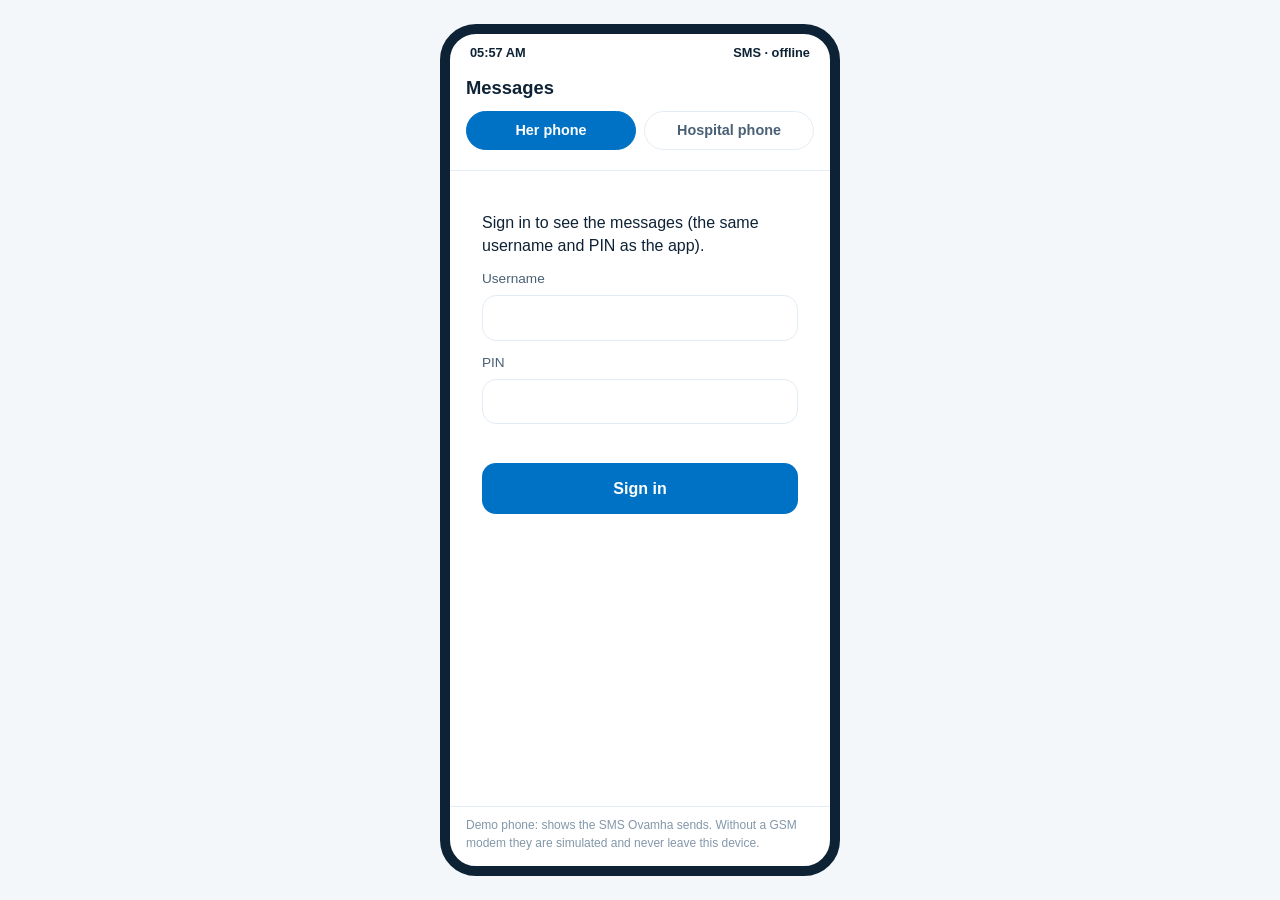
==== apps/prototype/web/phone.html @ 0dc66f68 "Reminder SMS and a demo phone to watch messages arrive - At the end of a visit without urgent referr" ====
<!doctype html>
<html lang="en">
<head>
  <meta charset="utf-8">
  <meta name="viewport" content="width=device-width, initial-scale=1, viewport-fit=cover">
  <meta name="theme-color" content="#0072C6">
  <title>Demo phone</title>
  <link rel="icon" href="data:image/svg+xml,%3Csvg xmlns='http://www.w3.org/2000/svg' viewBox='0 0 32 32'%3E%3Crect width='32' height='32' rx='9' fill='%230072C6'/%3E%3Cpath d='M16 8v16M8 16h16' stroke='white' stroke-width='4' stroke-linecap='round'/%3E%3C/svg%3E">
  <style>
    /* Demo phone: shows the SMS messages Ovamha sends (simulated or by GSM modem), as they arrive. */
    :root { --blue: #0072C6; --blue-50: #EAF4FC; --ink: #0E2235; --ink-2: #4A6075; --ink-3: #8397A9; --line: #E3ECF4; --bg: #F4F7FA; --card: #fff; --amber: #B45F06; --amber-50: #FFF4E5; --green: #12805C; --green-50: #E7F6F0; }
    * { box-sizing: border-box; }
    body { margin: 0; background: var(--bg); color: var(--ink); font: 16px/1.45 -apple-system, BlinkMacSystemFont, "Segoe UI", Roboto, sans-serif; display: flex; justify-content: center; min-height: 100vh; }
    .phone { width: 100%; max-width: 400px; background: var(--card); min-height: 100vh; display: flex; flex-direction: column; }
    @media (min-width: 520px) { body { padding: 24px 16px; } .phone { min-height: 760px; max-height: 860px; border-radius: 36px; border: 10px solid #0E2235; overflow: hidden; } }
    .status { display: flex; justify-content: space-between; padding: 10px 20px 4px; font-size: .8rem; font-weight: 600; }
    header { padding: 8px 16px 12px; border-bottom: 1px solid var(--line); }
    header h1 { font-size: 1.15rem; margin: 0 0 10px; }
    .tabs { display: flex; gap: 8px; }
    .tabs button { flex: 1; border: 1px solid var(--line); background: var(--card); border-radius: 999px; padding: 8px 10px; font: inherit; font-size: .9rem; font-weight: 600; color: var(--ink-2); cursor: pointer; }
    .tabs button.on { background: var(--blue); border-color: var(--blue); color: #fff; }
    .who { font-size: .8rem; color: var(--ink-3); margin-top: 8px; }
    main { flex: 1; overflow-y: auto; padding: 16px; display: flex; flex-direction: column; gap: 10px; }
    .day { align-self: center; font-size: .75rem; color: var(--ink-3); }
    .msg { max-width: 85%; padding: 10px 14px; border-radius: 18px; font-size: .95rem; word-break: break-word; }
    .msg.in { align-self: flex-start; background: var(--blue-50); border-bottom-left-radius: 6px; }
    .msg.out { align-self: flex-end; background: var(--blue); color: #fff; border-bottom-right-radius: 6px; }
    .msg .meta { display: block; font-size: .72rem; opacity: .7; margin-top: 4px; }
    .msg.new { animation: pop .5s ease; }
    @keyframes pop { from { transform: scale(.9); opacity: 0; } to { transform: none; opacity: 1; } }
    .badge { display: inline-block; font-size: .7rem; font-weight: 700; padding: 2px 8px; border-radius: 999px; margin-left: 6px; }
    .badge.sim { background: var(--amber-50); color: var(--amber); }
    .badge.gsm { background: var(--green-50); color: var(--green); }
    .empty { color: var(--ink-3); text-align: center; margin-top: 40px; font-size: .95rem; }
    .banner { position: fixed; top: 12px; left: 50%; transform: translateX(-50%); background: var(--ink); color: #fff; padding: 10px 16px; border-radius: 14px; font-size: .9rem; box-shadow: 0 8px 24px rgba(14,34,53,.25); display: none; max-width: 360px; }
    form { padding: 24px 16px; display: grid; gap: 12px; }
    form label { font-size: .85rem; color: var(--ink-2); display: grid; gap: 6px; }
    form input { font: inherit; padding: 12px 14px; border: 1px solid var(--line); border-radius: 14px; }
    form button { font: inherit; font-weight: 700; padding: 14px; border: 0; border-radius: 14px; background: var(--blue); color: #fff; cursor: pointer; }
    .err { color: #C62828; font-size: .9rem; min-height: 1em; }
    footer { padding: 10px 16px 14px; font-size: .75rem; color: var(--ink-3); border-top: 1px solid var(--line); }
  </style>
</head>
<body>
  <div class="phone">
    <div class="status"><span id="clock"></span><span>SMS · offline</span></div>
    <header>
      <h1>Messages</h1>
      <div class="tabs" role="tablist">
        <button class="on" data-tab="her" role="tab">Her phone</button>
        <button data-tab="hospital" role="tab">Hospital phone</button>
      </div>
      <div class="who" id="who"></div>
    </header>
    <main id="list"></main>
    <footer>Demo phone: shows the SMS Ovamha sends. Without a GSM modem they are simulated and never leave this device.</footer>
  </div>
  <div class="banner" id="banner"></div>
  <script>
    const esc = (s) => String(s ?? "").replace(/[&<>"']/g, (c) => ({ "&": "&amp;", "<": "&lt;", ">": "&gt;", '"': "&quot;", "'": "&#39;" }[c]));
    let token = null, tab = "her", seen = null, data = { messages: [], hospital: "" };
    try { token = (JSON.parse(localStorage.getItem("ovamha") || sessionStorage.getItem("ovamha")) || {}).token || null; } catch { /* storage blocked */ }
    try { token = token || sessionStorage.getItem("ovamha-phone"); } catch { /* storage blocked */ }

    function clock() { document.getElementById("clock").textContent = new Date().toLocaleTimeString([], { hour: "2-digit", minute: "2-digit" }); }
    setInterval(clock, 10000); clock();

    function signIn(msg = "") {
      document.getElementById("list").innerHTML = `<form id="f"><div>Sign in to see the messages (the same username and PIN as the app).</div>
        <label>Username<input id="u" autocomplete="username" required></label>
        <label>PIN<input id="p" type="password" inputmode="numeric" autocomplete="current-password" required></label>
        <div class="err">${esc(msg)}</div><button>Sign in</button></form>`;
      document.getElementById("f").onsubmit = async (e) => {
        e.preventDefault();
        const r = await fetch("/api/login", { method: "POST", headers: { "Content-Type": "application/json" },
          body: JSON.stringify({ username: document.getElementById("u").value, pin: document.getElementById("p").value }) });
        if (!r.ok) return signIn((await r.json()).detail || "Could not sign in.");
        token = (await r.json()).token;
        try { sessionStorage.setItem("ovamha-phone", token); } catch { /* fine */ }
        poll();
      };
    }

    function render() {
      const hosp = data.hospital;
      const mine = data.messages.filter((m) => tab === "hospital" ? m.number === hosp : m.number !== hosp);
      document.getElementById("who").textContent = tab === "hospital" ? `Referral hospital ${hosp}` : `The woman's phone${mine[0] ? " " + mine[mine.length - 1].number : ""}`;
      const list = document.getElementById("list");
      if (!mine.length) {
        list.innerHTML = `<div class="empty">${tab === "hospital" ? "No referral messages yet. They arrive when a worker refers urgently." : "No reminders yet. One arrives when a visit ends and she agreed to SMS reminders."}</div>`;
        return;
      }
      list.innerHTML = mine.map((m) => {
        const t = new Date(m.at), dir = m.direction === "out" ? "in" : "out";  // Ovamha's "out" is this phone's "in"
        const ch = m.channel === "SIMULATED" ? `<span class="badge sim">Simulated</span>` : `<span class="badge gsm">GSM</span>`;
        const isNew = seen && !seen.has(m.at + m.text);
        return `<div class="msg ${dir} ${isNew ? "new" : ""}">${dir === "in" ? "<b>OVAMHA</b><br>" : ""}${esc(m.text)}
          <span class="meta">${t.toLocaleDateString([], { day: "numeric", month: "short" })} ${t.toLocaleTimeString([], { hour: "2-digit", minute: "2-digit" })}${ch}</span></div>`;
      }).join("");
      list.scrollTop = list.scrollHeight;
    }

    async function poll() {
      if (!token) return signIn();
      const r = await fetch("/api/sms/log", { headers: { Authorization: "Bearer " + token } }).catch(() => null);
      if (!r) return setTimeout(poll, 3000);
      if (r.status === 401) { token = null; try { sessionStorage.removeItem("ovamha-phone"); } catch { /* fine */ } return signIn("Please sign in again."); }
      data = await r.json();
      const keys = new Set(data.messages.map((m) => m.at + m.text));
      const fresh = seen ? data.messages.filter((m) => !seen.has(m.at + m.text) && m.direction === "out") : [];
      if (fresh.length) {
        const m = fresh[fresh.length - 1], to = m.number === data.hospital ? "hospital" : "her";
        tab = to; document.querySelectorAll("[data-tab]").forEach((b) => b.classList.toggle("on", b.dataset.tab === tab));
        const b = document.getElementById("banner");
        b.textContent = `New SMS to ${to === "hospital" ? "the hospital" : "her phone"}: ${m.text.slice(0, 60)}…`;
        b.style.display = "block"; setTimeout(() => { b.style.display = "none"; }, 4000);
        if (navigator.vibrate) navigator.vibrate(200);
      }
      render();
      seen = keys;
      setTimeout(poll, 3000);
    }
    document.querySelectorAll("[data-tab]").forEach((b) => b.onclick = () => {
      tab = b.dataset.tab; document.querySelectorAll("[data-tab]").forEach((x) => x.classList.toggle("on", x === b)); render();
    });
    poll();
  </script>
</body>
</html>
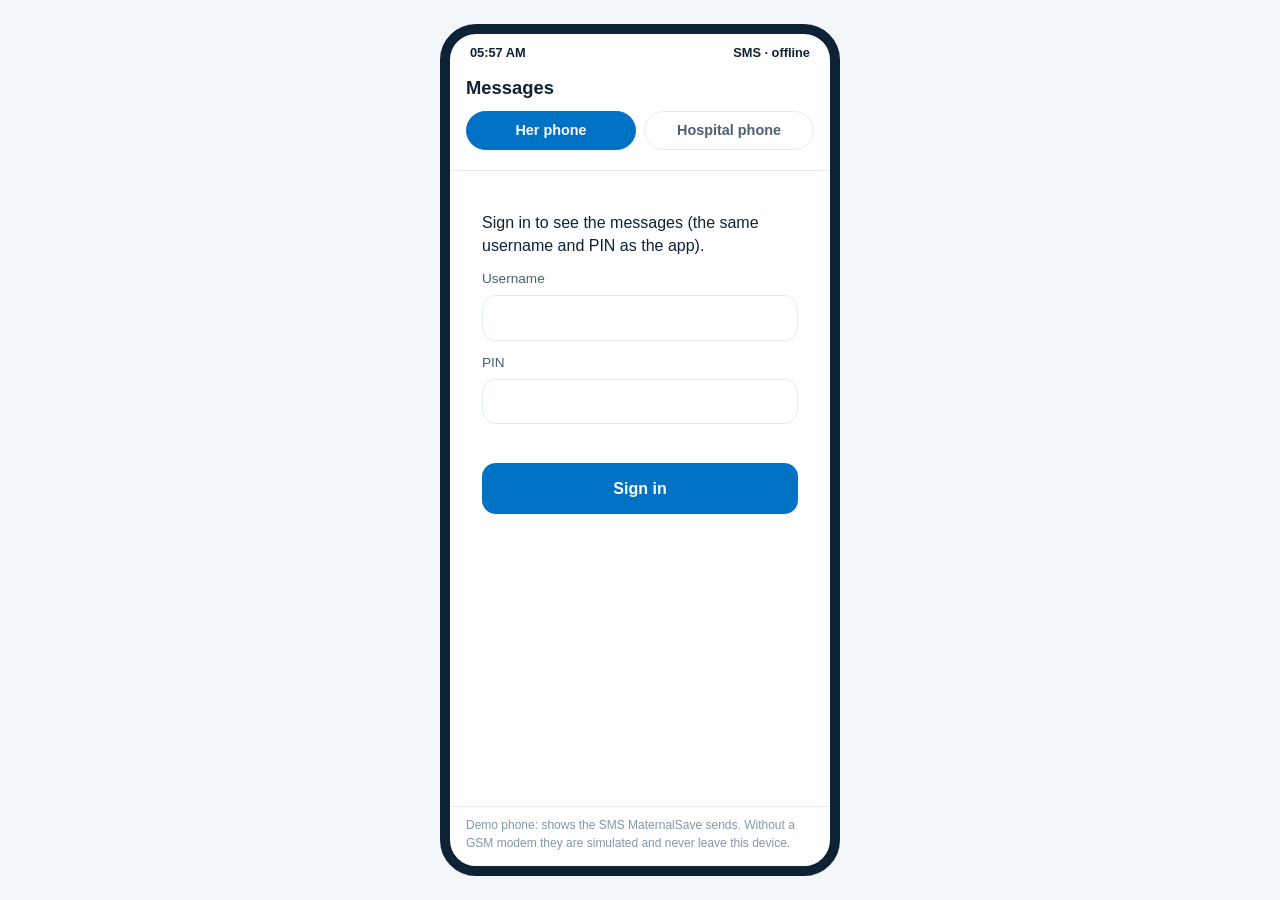
==== commit 3047b414: "Merge remote-tracking branch 'origin/yoruba-asr' into merge-yoruba-asr # Conflicts: #	apps/prototype" ====
--- a/apps/prototype/web/phone.html
+++ b/apps/prototype/web/phone.html
@@ -53,7 +53,7 @@
       <div class="who" id="who"></div>
     </header>
     <main id="list"></main>
-    <footer>Demo phone: shows the SMS Ovamha sends. Without a GSM modem they are simulated and never leave this device.</footer>
+    <footer>Demo phone: shows the SMS MaternalSave sends. Without a GSM modem they are simulated and never leave this device.</footer>
   </div>
   <div class="banner" id="banner"></div>
   <script>
@@ -92,7 +92,7 @@
       }
       list.innerHTML = mine.map((m) => {
         const t = new Date(m.at), dir = m.direction === "out" ? "in" : "out";  // Ovamha's "out" is this phone's "in"
-        const ch = m.channel === "SIMULATED" ? `<span class="badge sim">Simulated</span>` : `<span class="badge gsm">GSM</span>`;
+        const ch = m.channel === "SIMULATED" ? `<span class="badge sim">Simulated</span>` : `<span class="badge gsm">${m.channel === "android-emulator" ? "Android emulator" : "GSM"}</span>`;
         const isNew = seen && !seen.has(m.at + m.text);
         return `<div class="msg ${dir} ${isNew ? "new" : ""}">${dir === "in" ? "<b>OVAMHA</b><br>" : ""}${esc(m.text)}
           <span class="meta">${t.toLocaleDateString([], { day: "numeric", month: "short" })} ${t.toLocaleTimeString([], { hour: "2-digit", minute: "2-digit" })}${ch}</span></div>`;
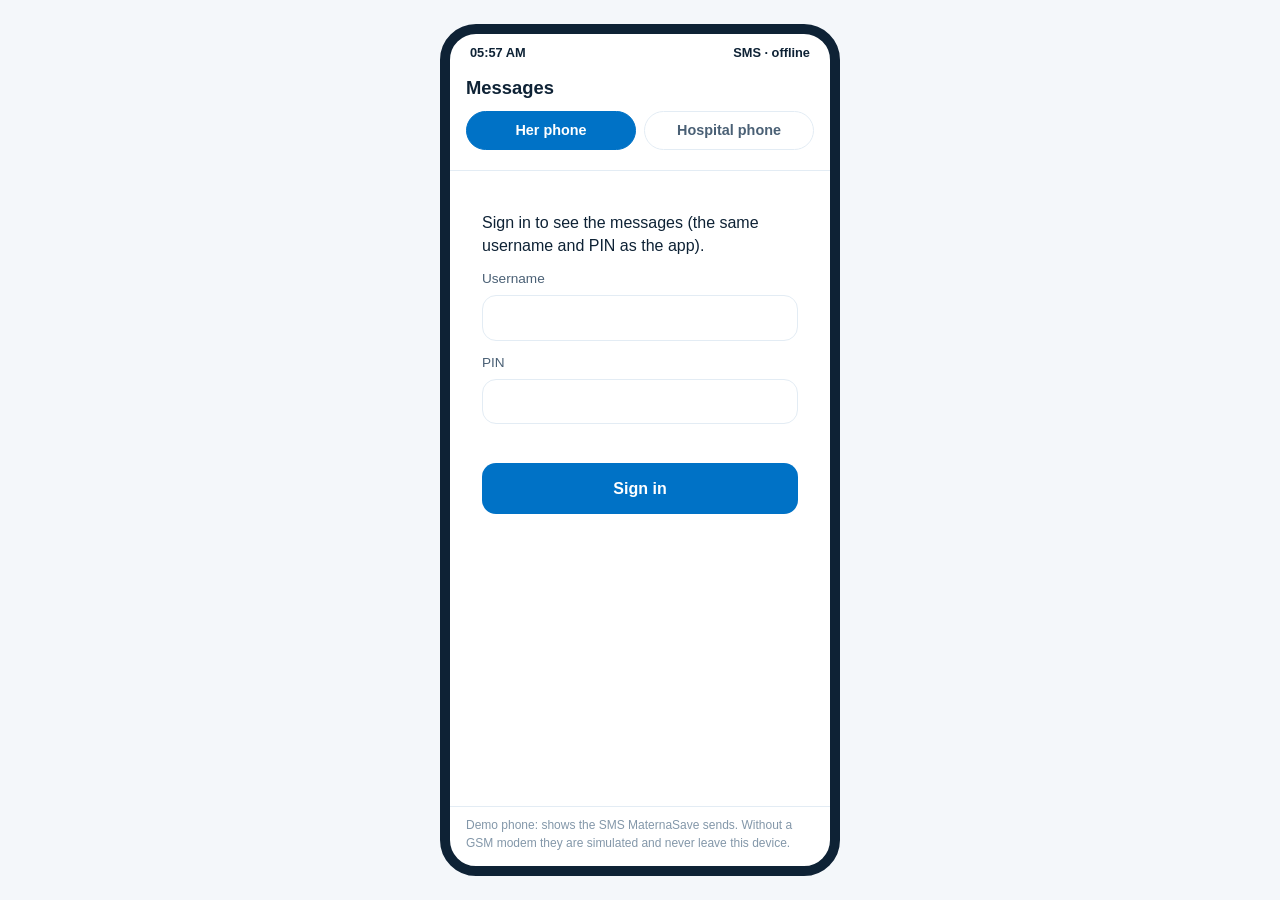
==== commit 1a32193e: "Rename the product MaternalSave -> MaternaSave in the app and docs Same scope as the earlier rename:" ====
--- a/apps/prototype/web/phone.html
+++ b/apps/prototype/web/phone.html
@@ -53,7 +53,7 @@
       <div class="who" id="who"></div>
     </header>
     <main id="list"></main>
-    <footer>Demo phone: shows the SMS MaternalSave sends. Without a GSM modem they are simulated and never leave this device.</footer>
+    <footer>Demo phone: shows the SMS MaternaSave sends. Without a GSM modem they are simulated and never leave this device.</footer>
   </div>
   <div class="banner" id="banner"></div>
   <script>
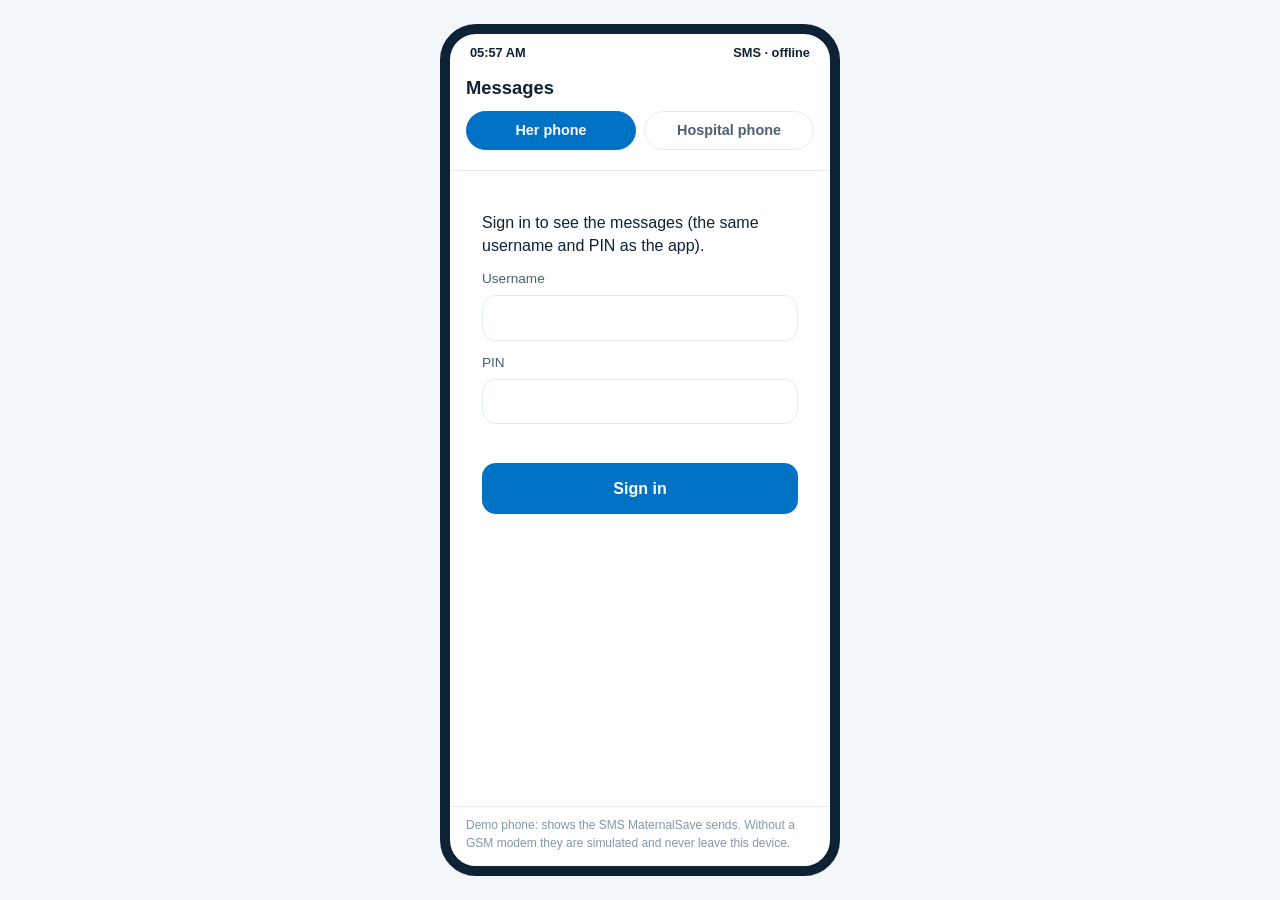
==== commit a87e38a3: "Merge pull request #9 from casualhuman/merge-yoruba-asr Merge Yoruba speech recognition and Yoruba r" ====
--- a/apps/prototype/web/phone.html
+++ b/apps/prototype/web/phone.html
@@ -53,7 +53,7 @@
       <div class="who" id="who"></div>
     </header>
     <main id="list"></main>
-    <footer>Demo phone: shows the SMS MaternaSave sends. Without a GSM modem they are simulated and never leave this device.</footer>
+    <footer>Demo phone: shows the SMS MaternalSave sends. Without a GSM modem they are simulated and never leave this device.</footer>
   </div>
   <div class="banner" id="banner"></div>
   <script>
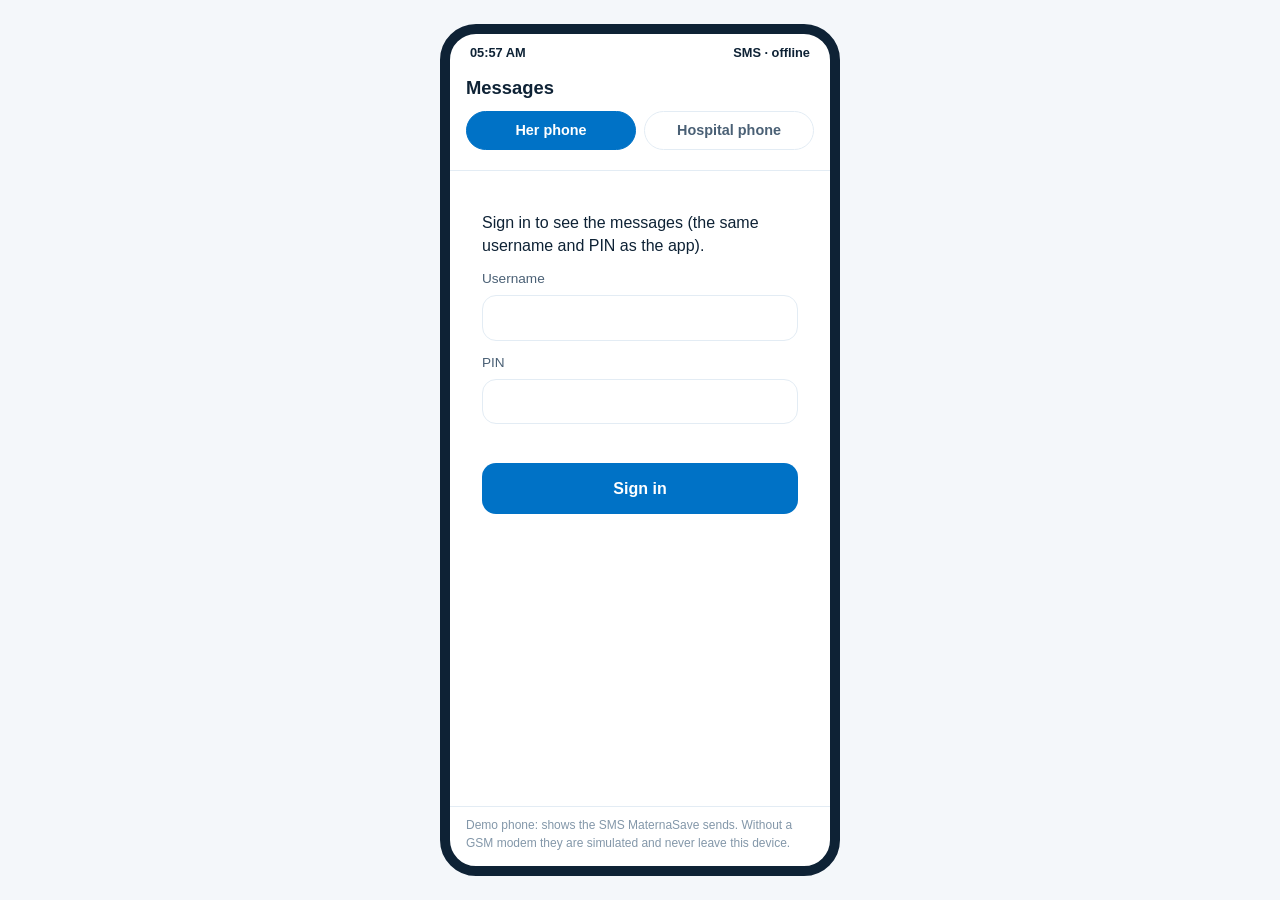
==== commit 08945c82: "Merge pull request #10 from casualhuman/rename-maternasave Rename to MaternaSave; hosted demo ships " ====
--- a/apps/prototype/web/phone.html
+++ b/apps/prototype/web/phone.html
@@ -53,7 +53,7 @@
       <div class="who" id="who"></div>
     </header>
     <main id="list"></main>
-    <footer>Demo phone: shows the SMS MaternalSave sends. Without a GSM modem they are simulated and never leave this device.</footer>
+    <footer>Demo phone: shows the SMS MaternaSave sends. Without a GSM modem they are simulated and never leave this device.</footer>
   </div>
   <div class="banner" id="banner"></div>
   <script>
